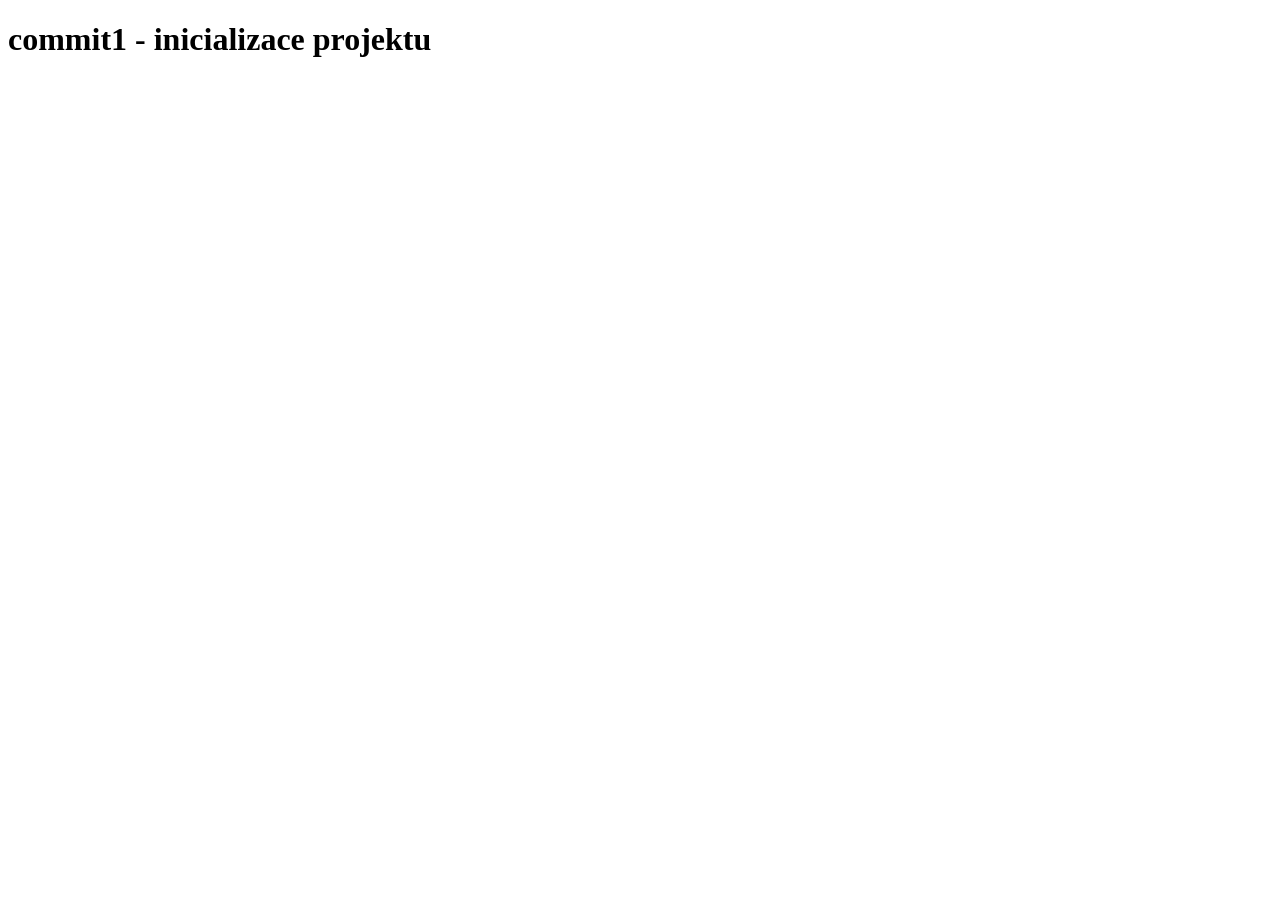
==== index.html @ ea8e2458 "vytvoreni index.html" ====
<!DOCTYPE html>
<head>
    <meta charset="UTF8">
    <title>MZS - Mobilní Záchranný Systém</title>
    <meta name="keywords" content="MZS, IZS, zachranka, zachranny system"> <!-- klicova slova pro search engine-->
    <meta name="description" content="Free Web tutorials"> <!-- popis zobrazeny ve vyhledavaci-->
    <meta name="author" content="Richard Kupeček">
    <meta name="viewport" content="width=device-width, initial-scale=1.0">
</head>
<body>
    <h1>commit1 - inicializace projektu</h1>


</body>
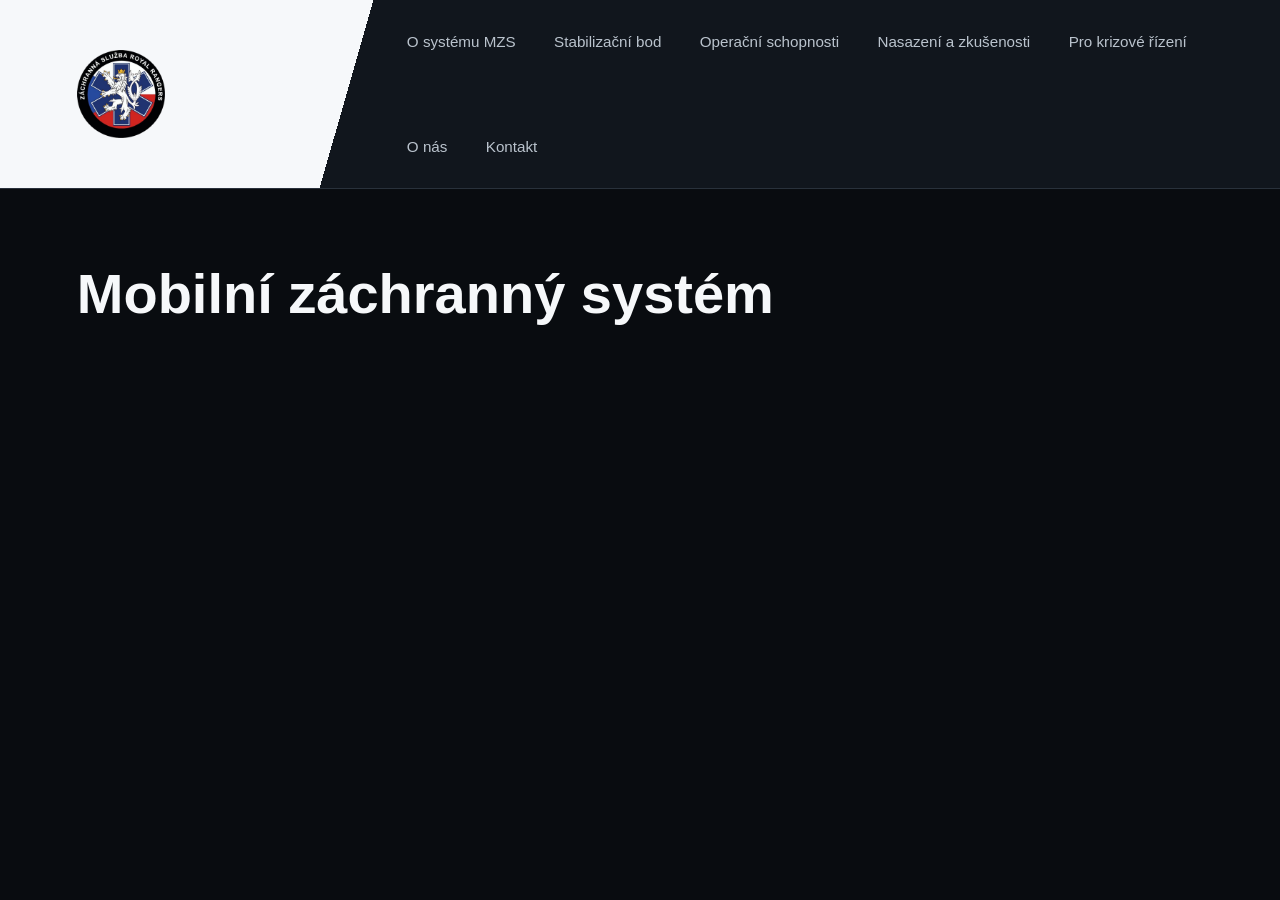
==== commit 624de3cc: "deisgn a struktura webu" ====
--- a/index.html
+++ b/index.html
@@ -1,14 +1,19 @@
 <!DOCTYPE html>
+<html lang="cs">
 <head>
-    <meta charset="UTF8">
+    <meta charset="UTF-8">
     <title>MZS - Mobilní Záchranný Systém</title>
-    <meta name="keywords" content="MZS, IZS, zachranka, zachranny system"> <!-- klicova slova pro search engine-->
-    <meta name="description" content="Free Web tutorials"> <!-- popis zobrazeny ve vyhledavaci-->
+    <meta name="keywords" content="MZS, IZS, zachranka, zachranny system">
+    <meta name="description" content="Mobilní záchranný systém">
     <meta name="author" content="Richard Kupeček">
     <meta name="viewport" content="width=device-width, initial-scale=1.0">
+    <link rel="stylesheet" href="css/styles.css">
 </head>
 <body>
-    <h1>commit1 - inicializace projektu</h1>
-
-
-</body>+    <div id="site-header"></div>
+    <script src="js/header.js"></script>
+    <main class="home-content">
+        <h1>Mobilní záchranný systém</h1>
+    </main>
+</body>
+</html>
--- a/css/styles.css
+++ b/css/styles.css
@@ -0,0 +1,143 @@
+:root {
+    color-scheme: dark;
+    font-family: "Trebuchet MS", "Segoe UI", sans-serif;
+    background: #090c10;
+    color: #f6f8fa;
+    --black: #090c10;
+    --panel: #11161d;
+    --white: #f6f8fa;
+    --muted: #bac3cd;
+    --red: #e63946;
+    --blue: #2878d0;
+}
+
+* {
+    box-sizing: border-box;
+}
+
+body {
+    min-height: 100vh;
+    margin: 0;
+    background: var(--black);
+    color: var(--white);
+}
+
+.site-header {
+    position: relative;
+    display: flex;
+    min-height: 108px;
+    align-items: center;
+    justify-content: space-between;
+    gap: 24px;
+    overflow: hidden;
+    padding: 8px 6vw;
+    border-bottom: 1px solid #29313b;
+    background: linear-gradient(
+        106deg,
+        var(--white) 0 28%,
+        var(--panel) 28% 100%
+    );
+    font-size: 1.25rem;
+    font-family: "Impact", "Trebuchet MS", "Segoe UI", sans-serif;
+}
+
+.brand {
+    position: relative;
+    z-index: 1;
+    display: inline-flex;
+    flex: 0 0 auto;
+    align-items: center;
+    color: var(--white);
+    text-decoration: none;
+}
+
+.brand-logo {
+    display: block;
+    width: 88px;
+    height: auto;
+    aspect-ratio: 1;
+    object-fit: contain;
+}
+
+.site-nav {
+    position: relative;
+    z-index: 1;
+    display: flex;
+    flex-wrap: wrap;
+    align-items: center;
+    gap: clamp(16px, 3vw, 40px);
+}
+
+.site-nav a {
+    padding: 25px 0 23px;
+    border-bottom: 2px solid transparent;
+    color: var(--muted);
+    font-size: 0.95rem;
+    text-decoration: none;
+    transition: color 160ms ease, border-color 160ms ease;
+}
+
+.site-nav a:hover,
+.site-nav a:focus-visible,
+.site-nav a[aria-current="page"] {
+    border-bottom-color: var(--red);
+    color: var(--white);
+}
+
+.home-content {
+    padding: 72px 6vw;
+}
+
+.home-content h1 {
+    margin: 0;
+    font-size: clamp(2rem, 5vw, 3.5rem);
+}
+
+@media (max-width: 1100px) {
+    .site-header {
+        display: flex;
+        align-items: center;
+        flex-direction: row;
+        flex-wrap: wrap;
+        gap: 12px;
+        padding: 10px 6vw 0;
+        background: linear-gradient(
+            106deg,
+            var(--white) 0 16%,
+            var(--panel) 16% 100%
+        ) top left / 100% 82px no-repeat, var(--panel);
+    }
+
+    .brand-logo {
+        width: clamp(56px, 7vw, 72px);
+    }
+
+    .site-nav {
+        gap: 16px;
+    }
+
+    .site-nav a {
+        padding: 8px 0 12px;
+        font-size: 0.88rem;
+    }
+}
+
+@media (max-width: 560px) {
+    .site-header {
+        background: linear-gradient(
+            106deg,
+            var(--white) 0 23%,
+            var(--panel) 23% 100%
+        ) top left / 100% 82px no-repeat, var(--panel);
+    }
+
+    .brand-logo {
+        width: clamp(48px, 16vw, 64px);
+    }
+}
+
+@media (max-width: 360px) {
+    .site-title {
+        font-size: 1rem;
+    }
+}
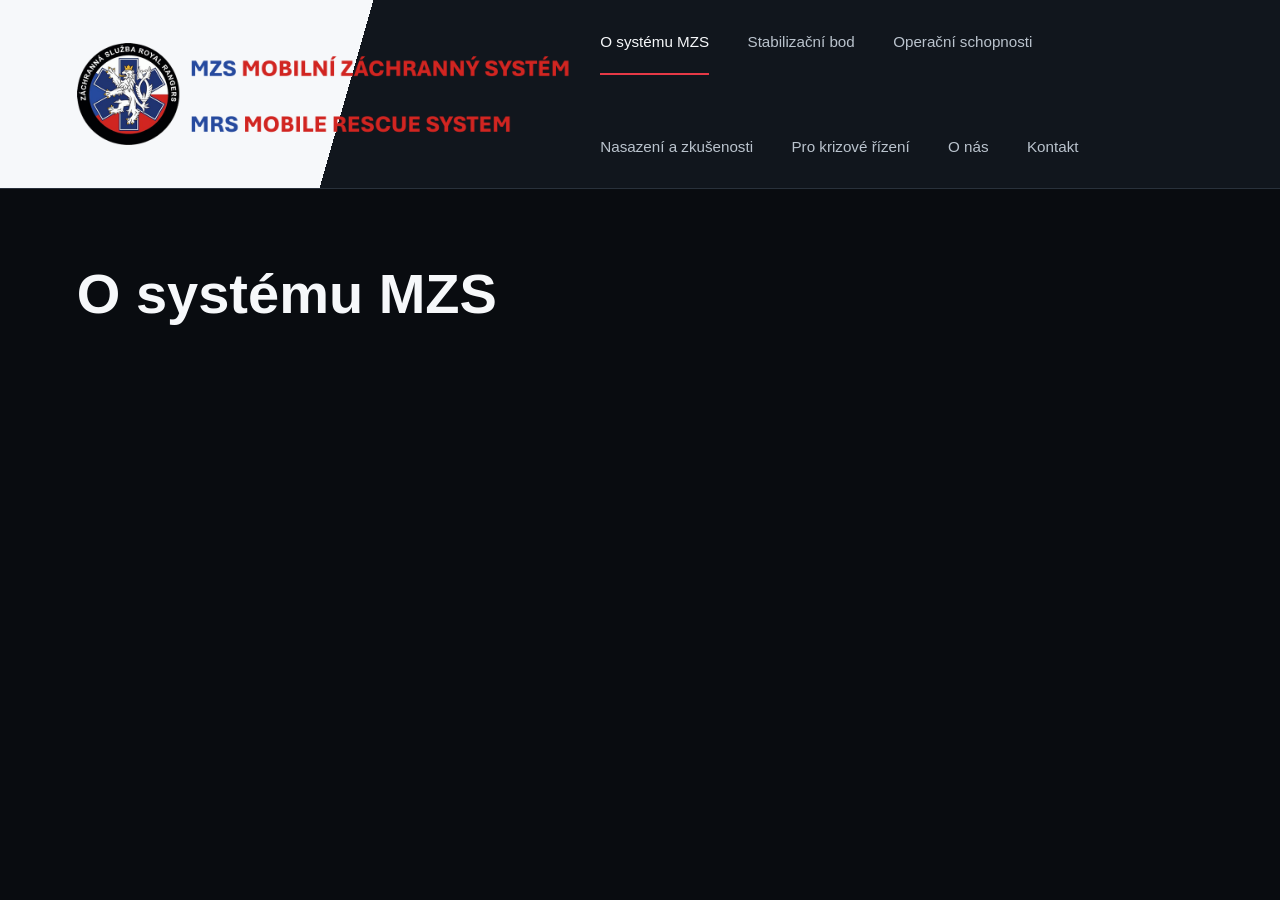
==== commit 3d0d03d7: "Zvětšení loga a nastavení hlavní stránky" ====
--- a/index.html
+++ b/index.html
@@ -2,9 +2,9 @@
 <html lang="cs">
 <head>
     <meta charset="UTF-8">
-    <title>MZS - Mobilní Záchranný Systém</title>
+    <title>O systému MZS | MZS</title>
     <meta name="keywords" content="MZS, IZS, zachranka, zachranny system">
-    <meta name="description" content="Mobilní záchranný systém">
+    <meta name="description" content="Informace o systému MZS">
     <meta name="author" content="Richard Kupeček">
     <meta name="viewport" content="width=device-width, initial-scale=1.0">
     <link rel="stylesheet" href="css/styles.css">
@@ -13,7 +13,7 @@
     <div id="site-header"></div>
     <script src="js/header.js"></script>
     <main class="home-content">
-        <h1>Mobilní záchranný systém</h1>
+        <h1>O systému MZS</h1>
     </main>
 </body>
 </html>
--- a/css/styles.css
+++ b/css/styles.css
@@ -46,6 +46,7 @@
     z-index: 1;
     display: inline-flex;
     flex: 0 0 auto;
+    max-width: 100%;
     align-items: center;
     color: var(--white);
     text-decoration: none;
@@ -53,9 +54,10 @@
 
 .brand-logo {
     display: block;
-    width: 88px;
-    height: auto;
-    aspect-ratio: 1;
+    flex: 0 0 auto;
+    width: auto;
+    height: clamp(64px, 8vw, 104px);
+    max-width: 100%;
     object-fit: contain;
 }
 
@@ -103,13 +105,9 @@
         padding: 10px 6vw 0;
         background: linear-gradient(
             106deg,
-            var(--white) 0 16%,
-            var(--panel) 16% 100%
+            var(--white) 0 36%,
+            var(--panel) 36% 100%
         ) top left / 100% 82px no-repeat, var(--panel);
-    }
-
-    .brand-logo {
-        width: clamp(56px, 7vw, 72px);
     }
 
     .site-nav {
@@ -126,14 +124,11 @@
     .site-header {
         background: linear-gradient(
             106deg,
-            var(--white) 0 23%,
-            var(--panel) 23% 100%
+            var(--white) 0 70%,
+            var(--panel) 70% 100%
         ) top left / 100% 82px no-repeat, var(--panel);
     }
 
-    .brand-logo {
-        width: clamp(48px, 16vw, 64px);
-    }
 }
 
 @media (max-width: 360px) {
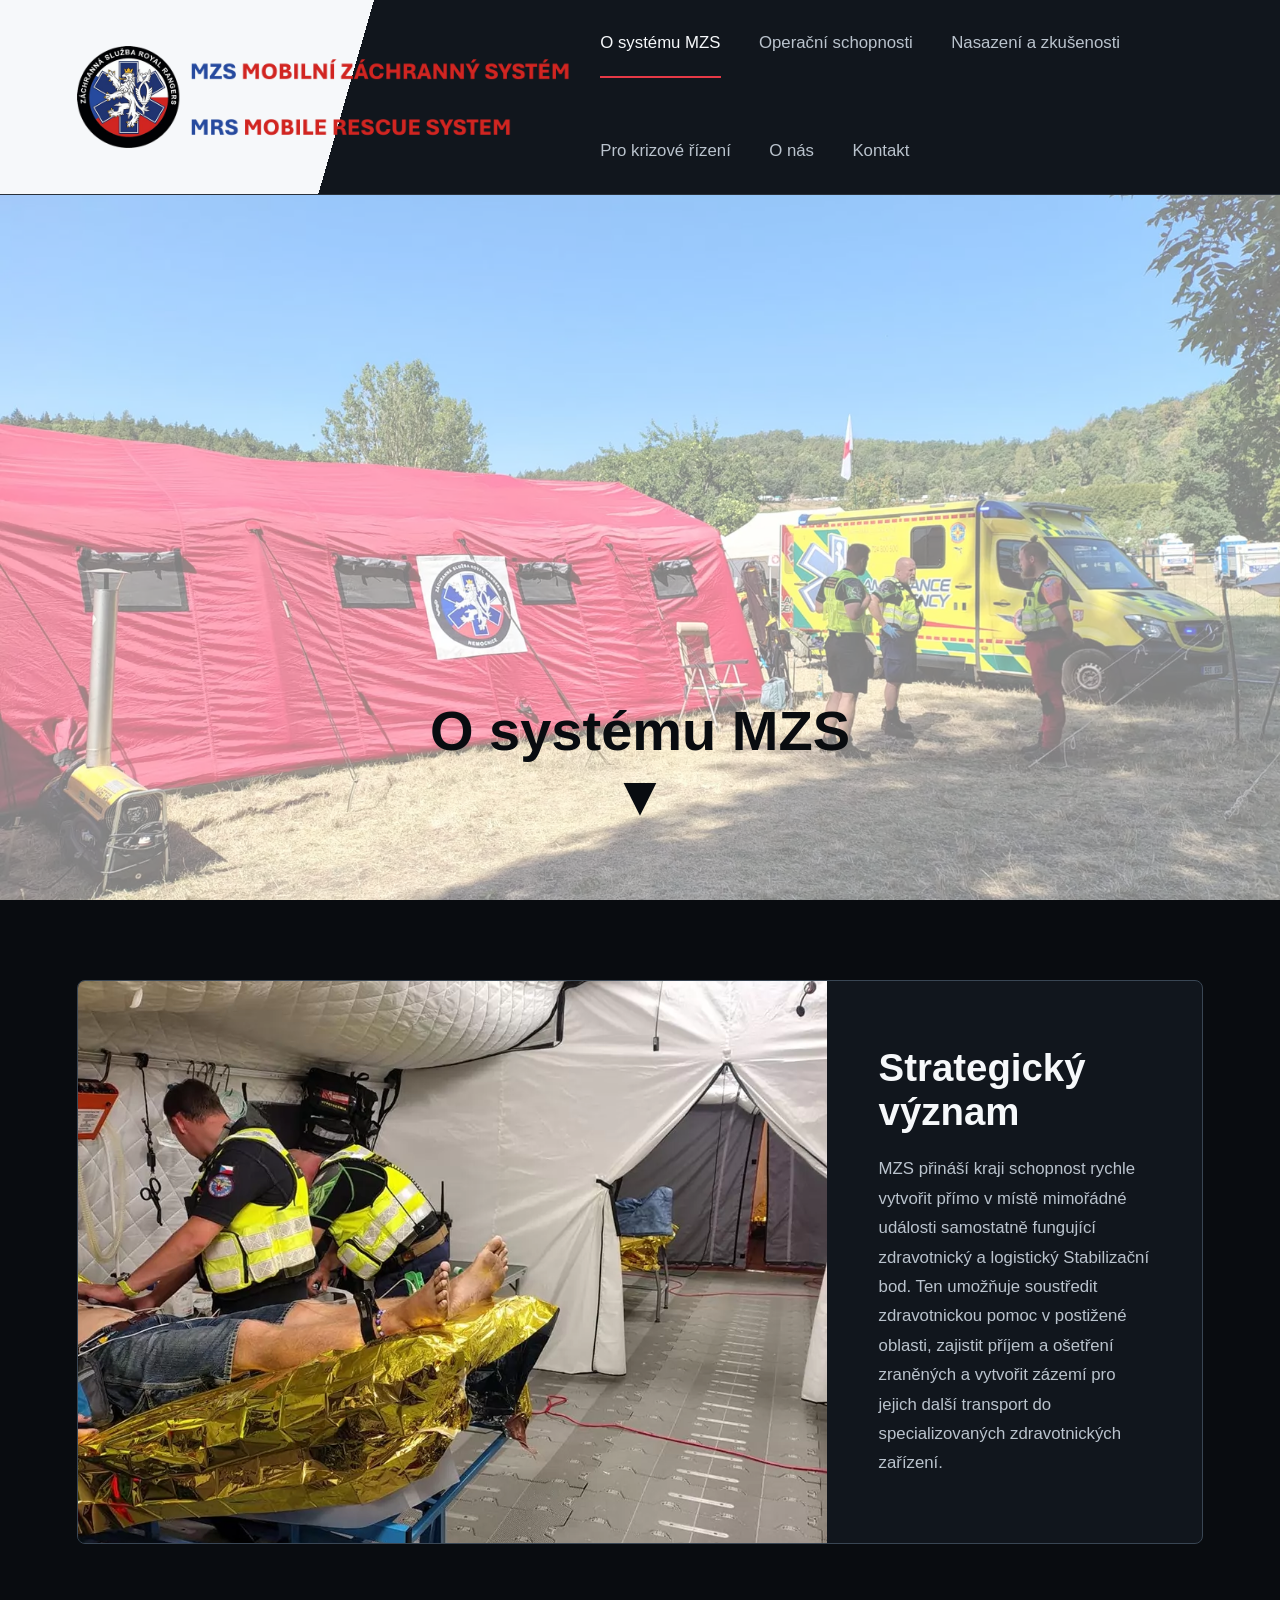
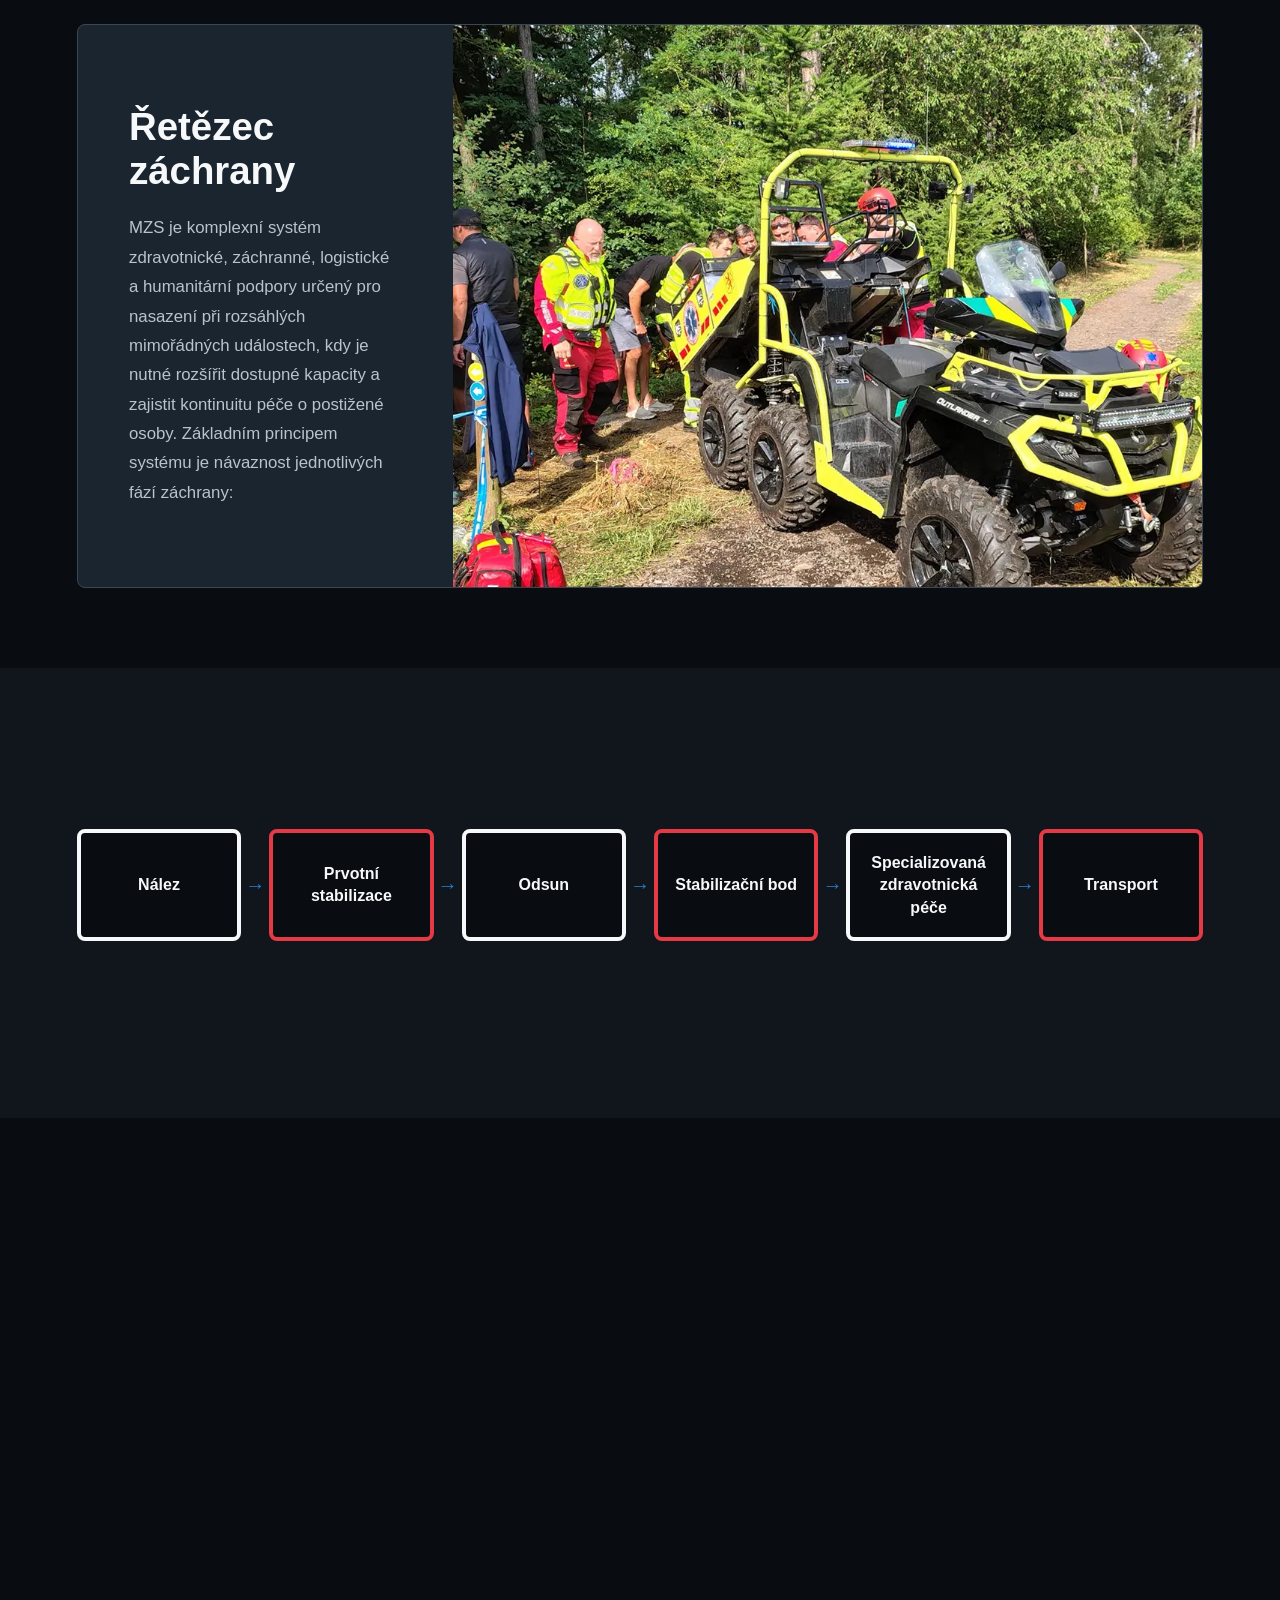
==== commit c4cb605d: "Update MZS homepage content and layout" ====
--- a/index.html
+++ b/index.html
@@ -10,10 +10,41 @@
     <link rel="stylesheet" href="css/styles.css">
 </head>
 <body>
-    <div id="site-header"></div>
-    <script src="js/header.js"></script>
-    <main class="home-content">
-        <h1>O systému MZS</h1>
-    </main>
+    <div class="home-screen">
+        <div id="site-header"></div>
+        <script src="js/header.js"></script>
+        <main class="uvod">
+            <div class="uvod-content">
+                <h1><a href="#strategicky-vyznam">O systému MZS <br> ▼</a></h1>
+
+            </div>
+        </main>
+    </div>
+    <section id="strategicky-vyznam" class="strategicky-vyznam" aria-labelledby="strategicky-vyznam-title">
+        <img src="images/strategickyVyznam.webp" alt="" class="strategicky-vyznam-image" loading="lazy">
+        <div class="strategicky-vyznam-content">
+            <h2 id="strategicky-vyznam-title">Strategický význam</h2>
+            <p>MZS přináší kraji schopnost rychle vytvořit přímo v místě mimořádné události samostatně fungující zdravotnický a logistický Stabilizační bod. Ten umožňuje soustředit zdravotnickou pomoc v postižené oblasti, zajistit příjem a ošetření zraněných a vytvořit zázemí pro jejich další transport do specializovaných zdravotnických zařízení.</p>
+        </div>
+    </section>
+    <section class="retezec-zachrany" aria-labelledby="retezec-zachrany-title">
+        <img src="images/retezecZachrany.webp" alt="Záchranáři u terénního vozidla v přírodě" class="retezec-zachrany-image" loading="lazy">
+        <div class="retezec-zachrany-content">
+            <h2 id="retezec-zachrany-title">Řetězec záchrany</h2>
+            <p>MZS je komplexní systém zdravotnické, záchranné, logistické a humanitární podpory určený pro nasazení při rozsáhlých mimořádných událostech, kdy je nutné rozšířit dostupné kapacity a zajistit kontinuitu péče o postižené osoby.
+Základním principem systému je návaznost jednotlivých fází záchrany:</p>
+        </div>
+    </section>
+    <section class="postup-pece" aria-labelledby="postup-pece-title">
+        <ol class="postup-pece-steps">
+            <li>Nález</li>
+            <li>Prvotní stabilizace</li>
+            <li>Odsun</li>
+            <li>Stabilizační bod</li>
+            <li>Specializovaná zdravotnická péče</li>
+            <li>Transport</li>
+        </ol>
+    </section>
+    <div class="home-screen home-screen-empty" aria-hidden="true"></div>
 </body>
 </html>
--- a/css/styles.css
+++ b/css/styles.css
@@ -17,9 +17,17 @@
 
 body {
     min-height: 100vh;
+    min-height: 100svh;
     margin: 0;
     background: var(--black);
     color: var(--white);
+}
+
+.home-screen {
+    display: flex;
+    min-height: 100vh;
+    min-height: 100svh;
+    flex-direction: column;
 }
 
 .site-header {
@@ -74,7 +82,7 @@
     padding: 25px 0 23px;
     border-bottom: 2px solid transparent;
     color: var(--muted);
-    font-size: 0.95rem;
+    font-size: 1.05rem;
     text-decoration: none;
     transition: color 160ms ease, border-color 160ms ease;
 }
@@ -86,13 +94,184 @@
     color: var(--white);
 }
 
-.home-content {
+.uvod {
+    position: relative;
+    display: flex;
+    flex: 1 0 0;
+    min-height: 0;
+    align-items: flex-end;
+    width: 100%;
+    overflow: hidden;
+    background: url("../images/hlavni.webp") center / cover no-repeat;
+}
+
+.uvod::before {
+    position: absolute;
+    inset: 0;
+    background: rgb(255 255 255 / 50%);
+    content: "";
+}
+
+.uvod-content {
+    position: relative;
+    width: 100%;
     padding: 72px 6vw;
-}
-
-.home-content h1 {
-    margin: 0;
+    text-align: center;
+}
+
+.uvod h1 {
+    margin: 0;
+    color: var(--black);
     font-size: clamp(2rem, 5vw, 3.5rem);
+}
+
+.uvod h1 a {
+    color: inherit;
+    text-decoration: none;
+}
+
+.uvod h1 a:focus-visible {
+    outline: 3px solid var(--blue);
+    outline-offset: 6px;
+}
+
+.strategicky-vyznam {
+    display: grid;
+    grid-template-columns: 2fr 1fr;
+    background: var(--panel);
+    margin: 80px 6vw;
+    scroll-margin-top: 24px;
+    overflow: hidden;
+    border: 1px solid #394654;
+    border-radius: 8px;
+}
+
+.strategicky-vyznam-image {
+    display: block;
+    width: 100%;
+    height: auto;
+    aspect-ratio: 4 / 3;
+    object-fit: cover;
+}
+
+.strategicky-vyznam-content {
+    display: flex;
+    flex-direction: column;
+    justify-content: center;
+    padding: 48px clamp(24px, 4vw, 64px);
+}
+
+.strategicky-vyznam-content h2 {
+    margin: 0 0 20px;
+    font-size: clamp(1.75rem, 3vw, 2.6rem);
+}
+
+.strategicky-vyznam-content p {
+    margin: 0;
+    color: var(--muted);
+    font-size: clamp(1.05rem, 1.3vw, 1.2rem);
+    line-height: 1.75;
+}
+
+.retezec-zachrany {
+    display: grid;
+    grid-template-columns: 1fr 2fr;
+    grid-template-areas: "content image";
+    margin: 80px 6vw;
+    overflow: hidden;
+    border: 1px solid #394654;
+    border-radius: 8px;
+    background: #1b252f;
+}
+
+.retezec-zachrany-image {
+    display: block;
+    grid-area: image;
+    width: 100%;
+    height: auto;
+    aspect-ratio: 4 / 3;
+    object-fit: cover;
+}
+
+.retezec-zachrany-content {
+    display: flex;
+    grid-area: content;
+    flex-direction: column;
+    justify-content: center;
+    padding: 48px clamp(24px, 4vw, 64px);
+}
+
+.retezec-zachrany-content h2 {
+    margin: 0 0 20px;
+    font-size: clamp(1.75rem, 3vw, 2.6rem);
+}
+
+.retezec-zachrany-content p {
+    margin: 0;
+    color: var(--muted);
+    font-size: clamp(1.05rem, 1.3vw, 1.2rem);
+    line-height: 1.75;
+}
+
+.postup-pece {
+    display: flex;
+    min-height: 50vh;
+    min-height: 50svh;
+    flex-direction: column;
+    justify-content: center;
+    width: 100%;
+    padding: 48px 6vw 64px;
+    background: var(--panel);
+}
+
+.home-screen-empty {
+    background: var(--black);
+}
+
+.postup-pece h2 {
+    margin: 0 0 24px;
+    font-size: 1.5rem;
+}
+
+.postup-pece-steps {
+    display: grid;
+    grid-template-columns: repeat(6, minmax(0, 1fr));
+    gap: 28px;
+    margin: 0;
+    padding: 0;
+    list-style: none;
+}
+
+.postup-pece-steps li {
+    position: relative;
+    display: flex;
+    min-height: 112px;
+    align-items: center;
+    justify-content: center;
+    padding: 16px;
+    border: 4px solid var(--white);
+    border-radius: 8px;
+    background: var(--black);
+    color: var(--white);
+    font-size: 1rem;
+    font-weight: 700;
+    line-height: 1.4;
+    text-align: center;
+}
+
+.postup-pece-steps li:nth-child(2n) {
+    border-color: var(--red );
+}
+
+.postup-pece-steps li:not(:last-child)::after {
+    position: absolute;
+    top: 50%;
+    left: calc(100% + 8px);
+    color: var(--blue);
+    content: "→";
+    font-size: 1.25rem;
+    font-weight: 700;
+    transform: translateY(-50%);
 }
 
 @media (max-width: 1100px) {
@@ -116,7 +295,54 @@
 
     .site-nav a {
         padding: 8px 0 12px;
-        font-size: 0.88rem;
+        font-size: 0.94rem;
+    }
+}
+
+@media (max-width: 760px) {
+    .strategicky-vyznam {
+        grid-template-columns: minmax(0, 1fr);
+    }
+
+    .strategicky-vyznam-image {
+        height: min(65vw, 420px);
+        aspect-ratio: auto;
+    }
+
+    .strategicky-vyznam-content {
+        padding: 32px 6vw 40px;
+    }
+
+    .retezec-zachrany {
+        grid-template-columns: minmax(0, 1fr);
+        grid-template-areas:
+            "image"
+            "content";
+    }
+
+    .retezec-zachrany-image {
+        height: min(65vw, 420px);
+        aspect-ratio: auto;
+    }
+
+    .retezec-zachrany-content {
+        padding: 32px 6vw 40px;
+    }
+
+    .postup-pece-steps {
+        grid-template-columns: minmax(0, 1fr);
+        gap: 24px;
+    }
+
+    .postup-pece-steps li {
+        min-height: 76px;
+    }
+
+    .postup-pece-steps li:not(:last-child)::after {
+        top: calc(100% + 1px);
+        left: 50%;
+        content: "↓";
+        transform: translateX(-50%);
     }
 }
 
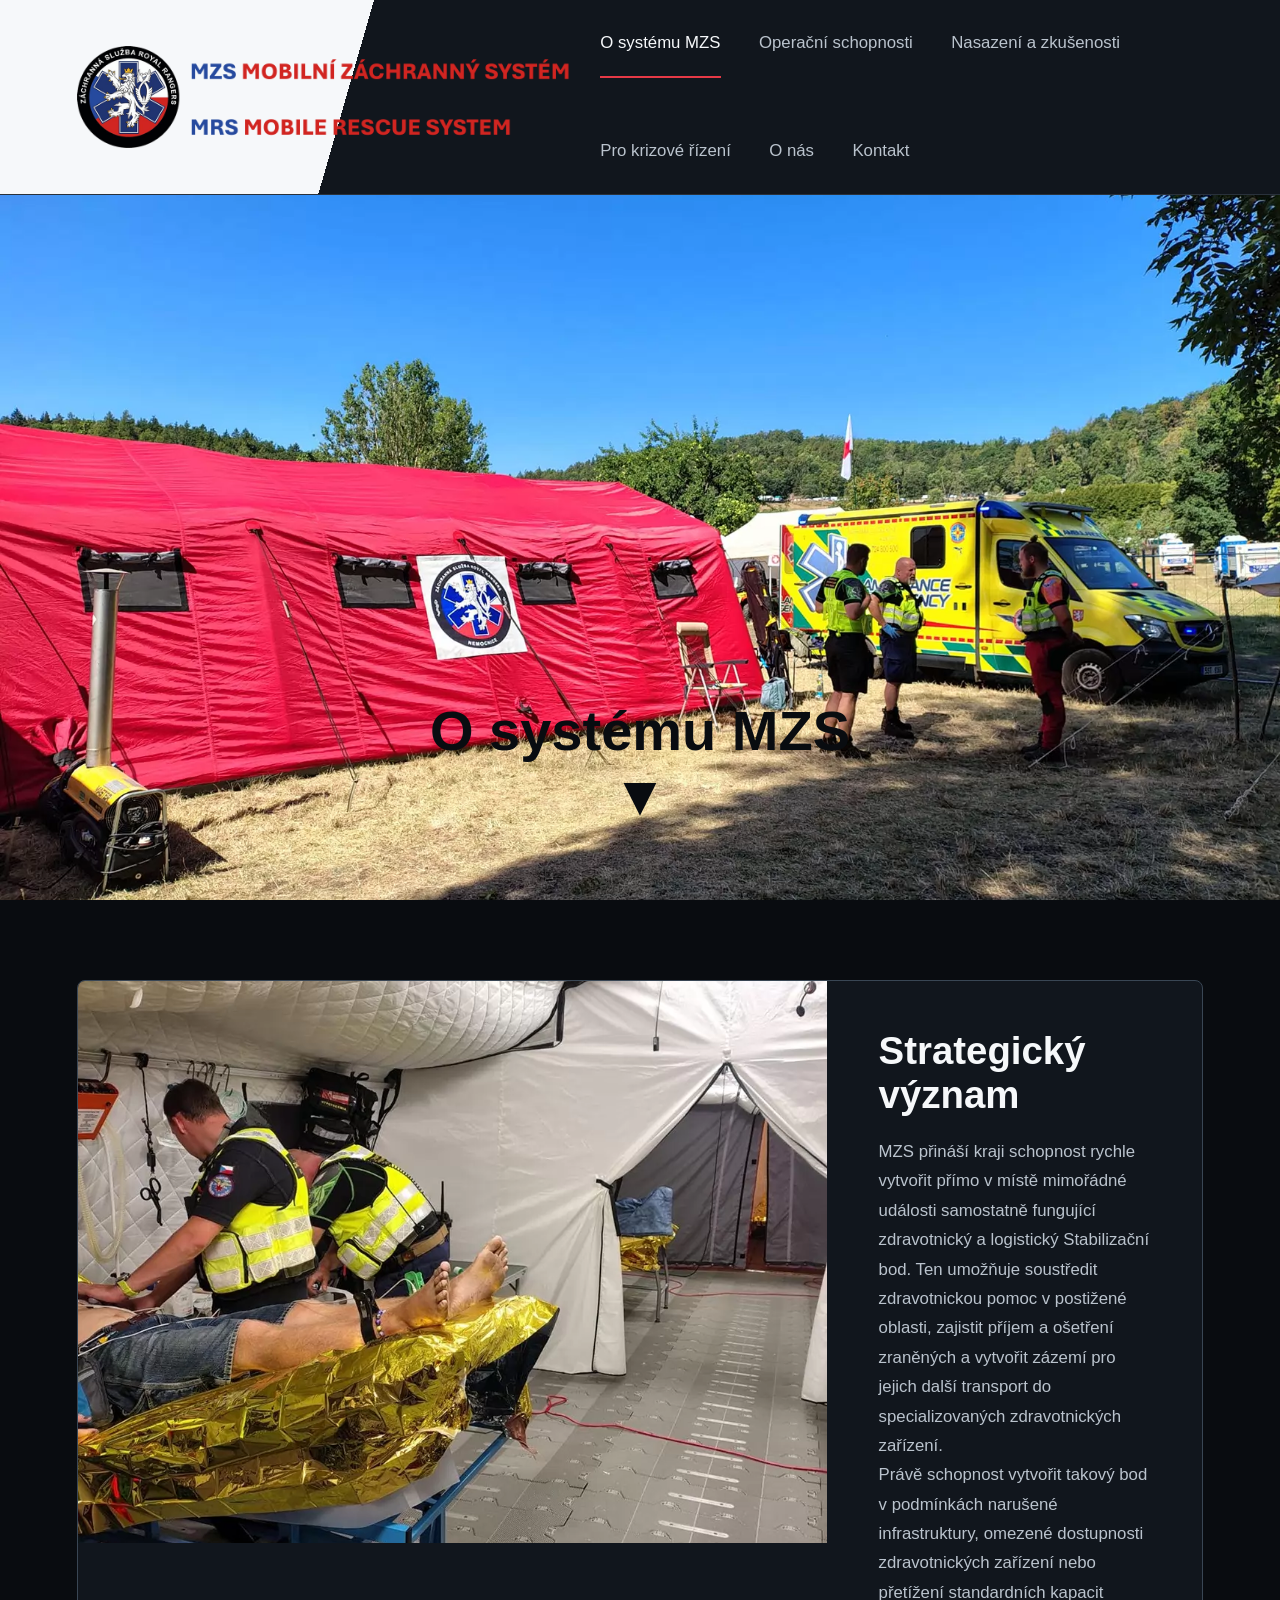
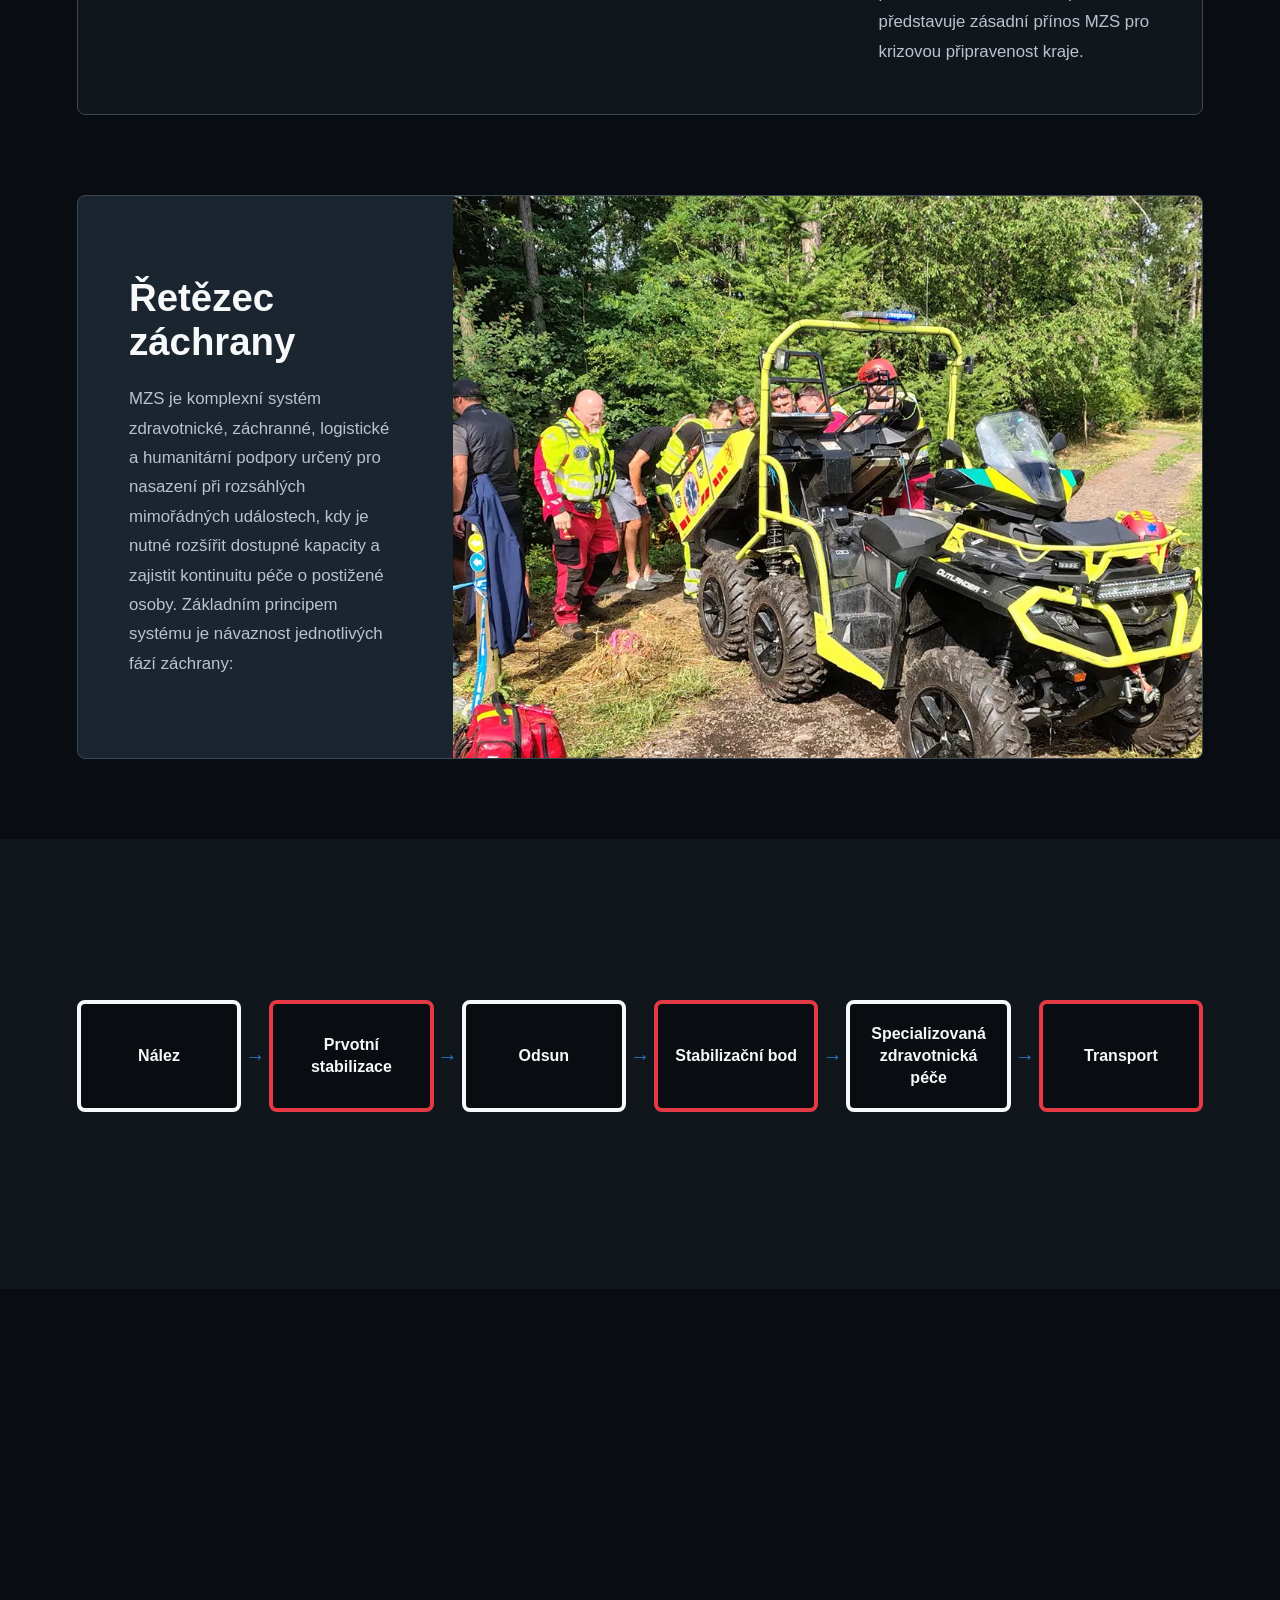
==== commit df1b5f8e: "minor changes in urls and content" ====
--- a/index.html
+++ b/index.html
@@ -7,6 +7,11 @@
     <meta name="description" content="Informace o systému MZS">
     <meta name="author" content="Richard Kupeček">
     <meta name="viewport" content="width=device-width, initial-scale=1.0">
+    <link rel="icon" href="/favicon.ico" sizes="any">
+    <link rel="apple-touch-icon" sizes="180x180" href="/icon/apple-touch-icon.png">
+    <link rel="icon" type="image/png" sizes="32x32" href="/icon/favicon-32x32.png">
+    <link rel="icon" type="image/png" sizes="16x16" href="/icon/favicon-16x16.png">
+    <link rel="manifest" href="/icon/site.webmanifest">
     <link rel="stylesheet" href="css/styles.css">
 </head>
 <body>
@@ -25,6 +30,7 @@
         <div class="strategicky-vyznam-content">
             <h2 id="strategicky-vyznam-title">Strategický význam</h2>
             <p>MZS přináší kraji schopnost rychle vytvořit přímo v místě mimořádné události samostatně fungující zdravotnický a logistický Stabilizační bod. Ten umožňuje soustředit zdravotnickou pomoc v postižené oblasti, zajistit příjem a ošetření zraněných a vytvořit zázemí pro jejich další transport do specializovaných zdravotnických zařízení.</p>
+            <p>Právě schopnost vytvořit takový bod v podmínkách narušené infrastruktury, omezené dostupnosti zdravotnických zařízení nebo přetížení standardních kapacit představuje zásadní přínos MZS pro krizovou připravenost kraje.</p>
         </div>
     </section>
     <section class="retezec-zachrany" aria-labelledby="retezec-zachrany-title">
--- a/css/styles.css
+++ b/css/styles.css
@@ -108,7 +108,7 @@
 .uvod::before {
     position: absolute;
     inset: 0;
-    background: rgb(255 255 255 / 50%);
+    background: rgb(255 255 255 / 0%);
     content: "";
 }
 
